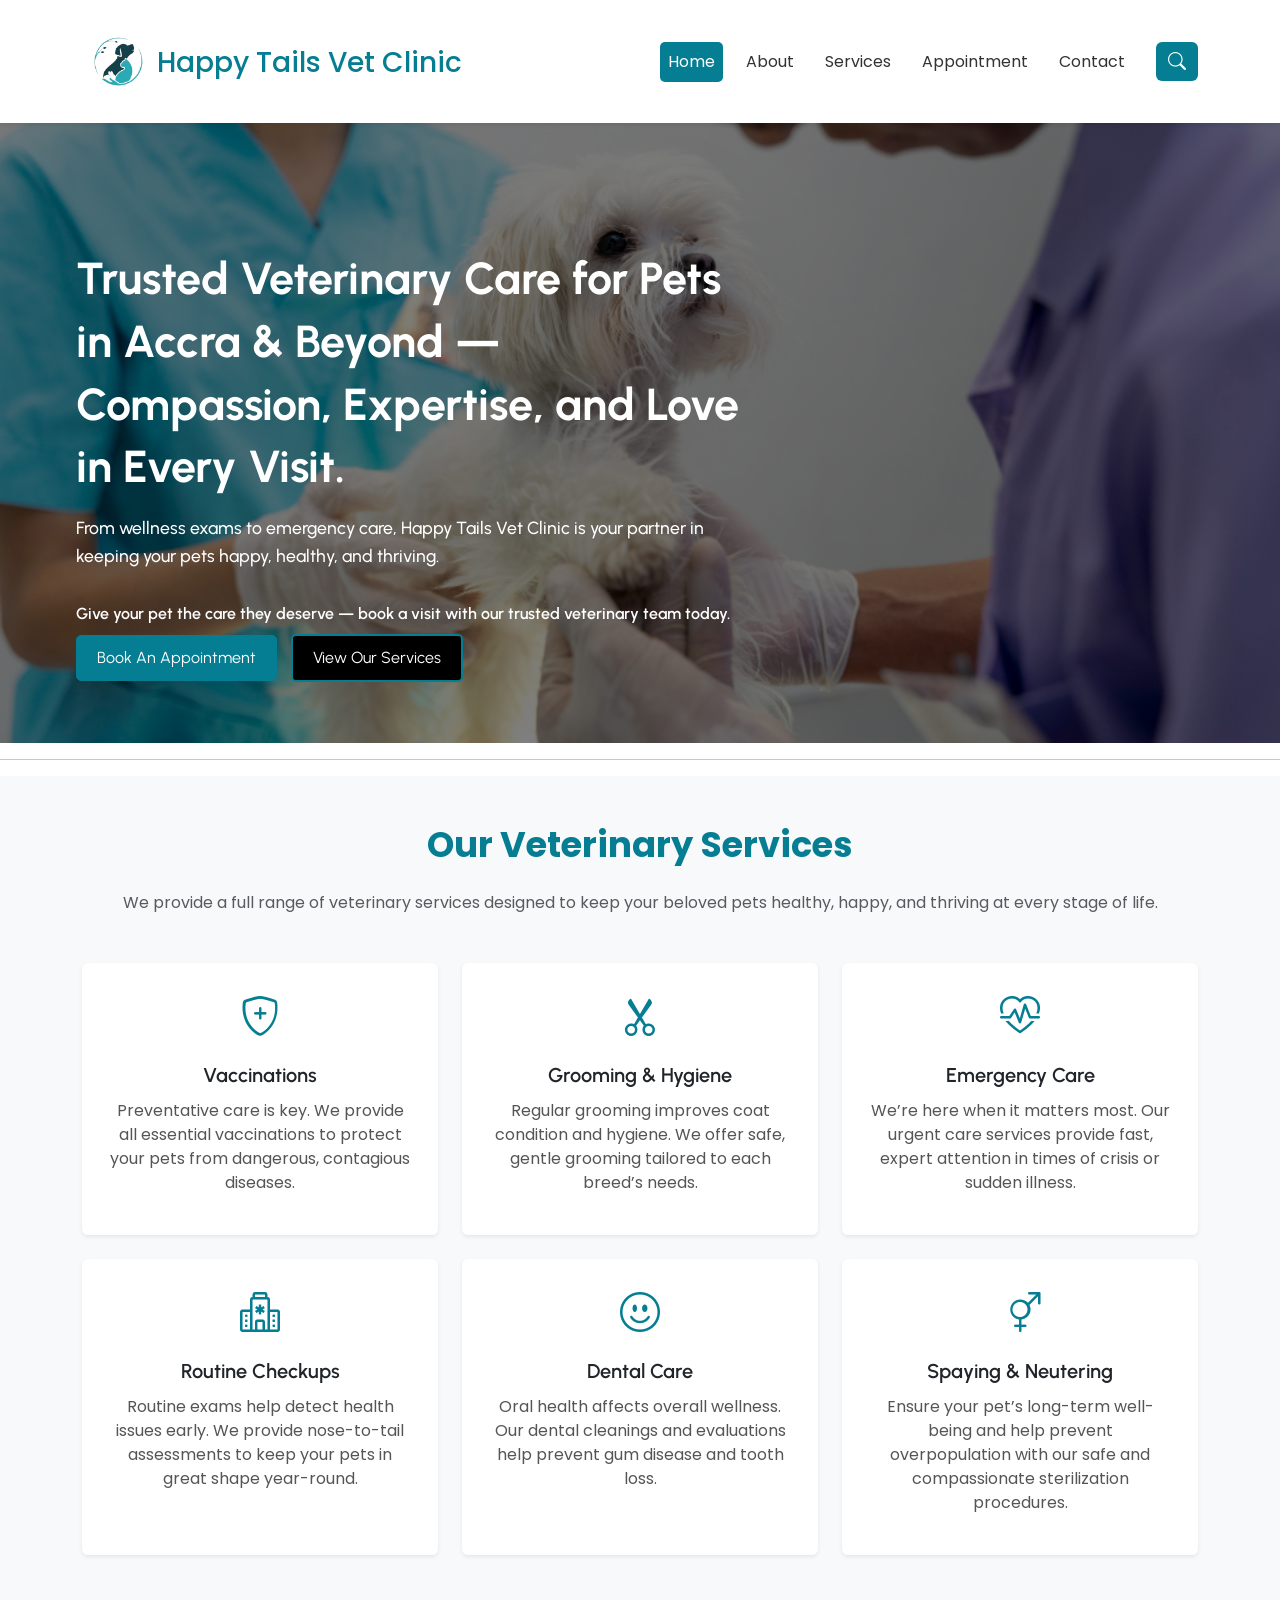
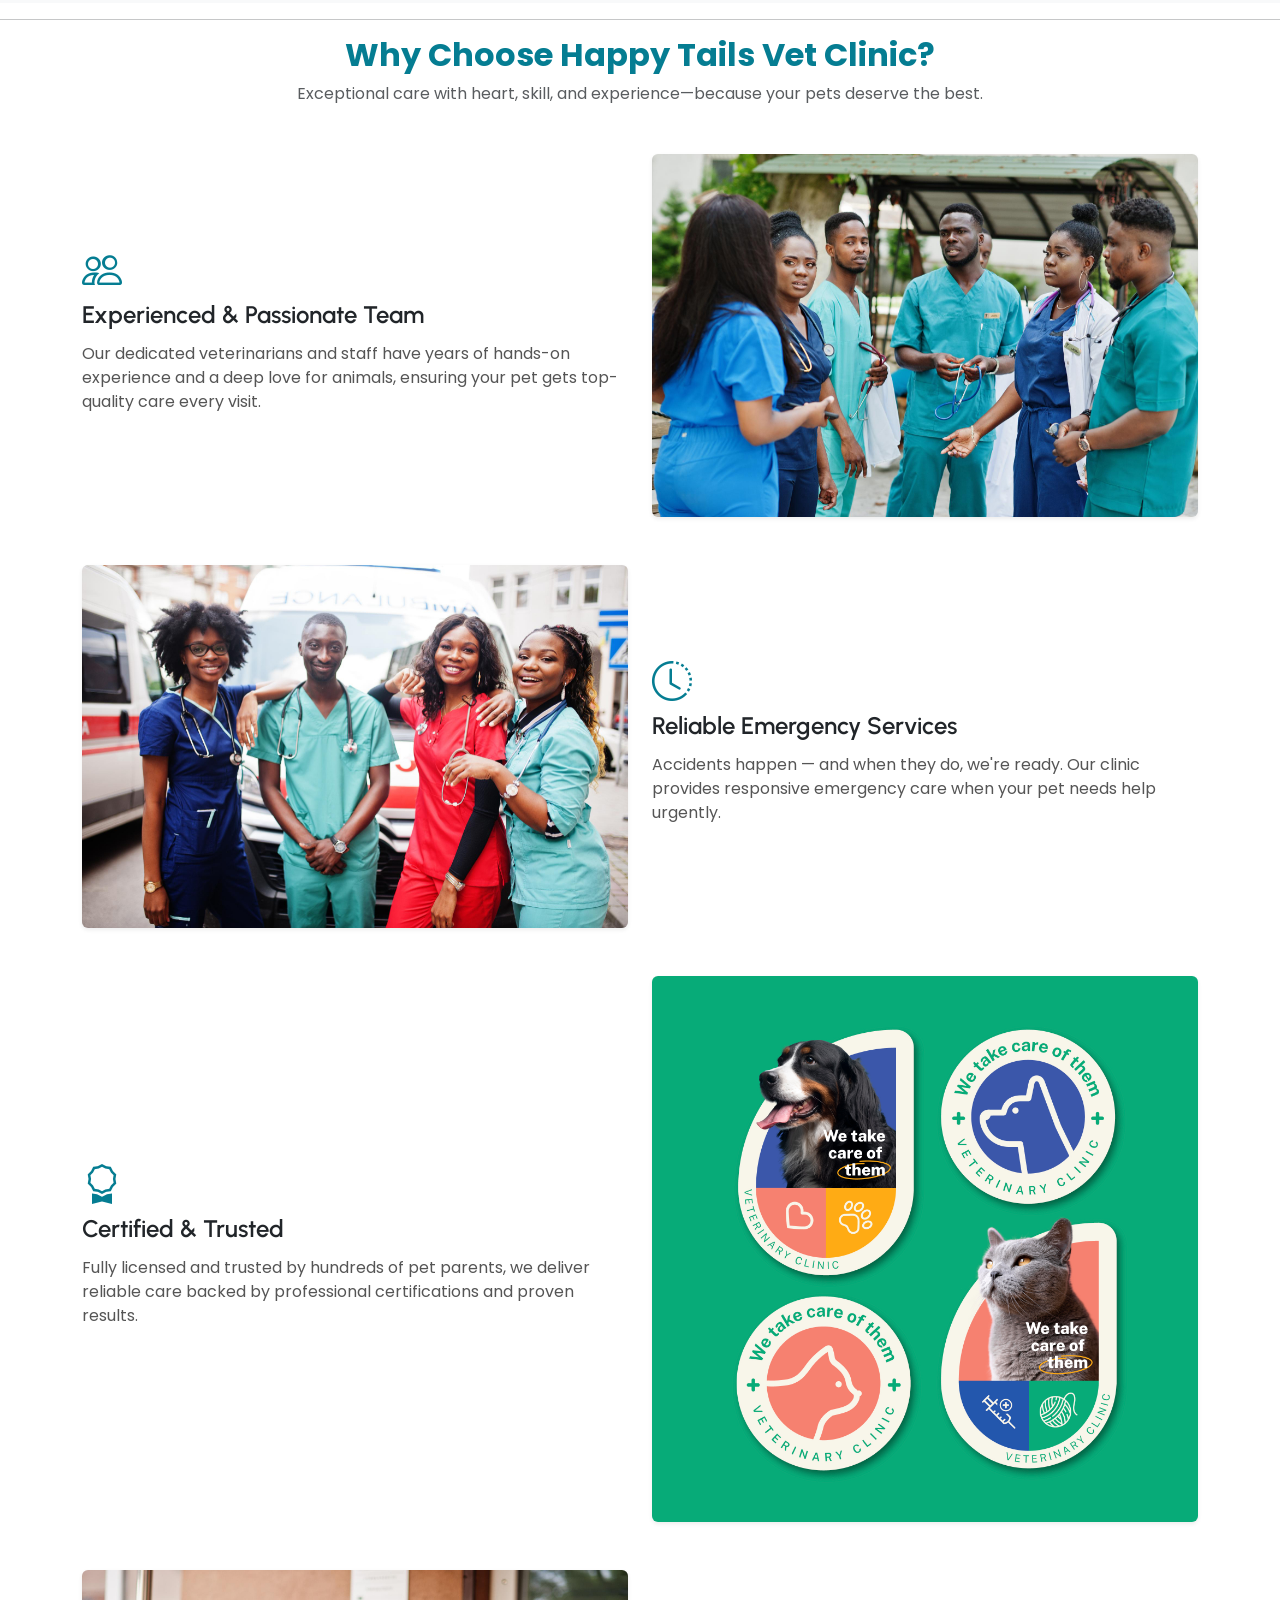
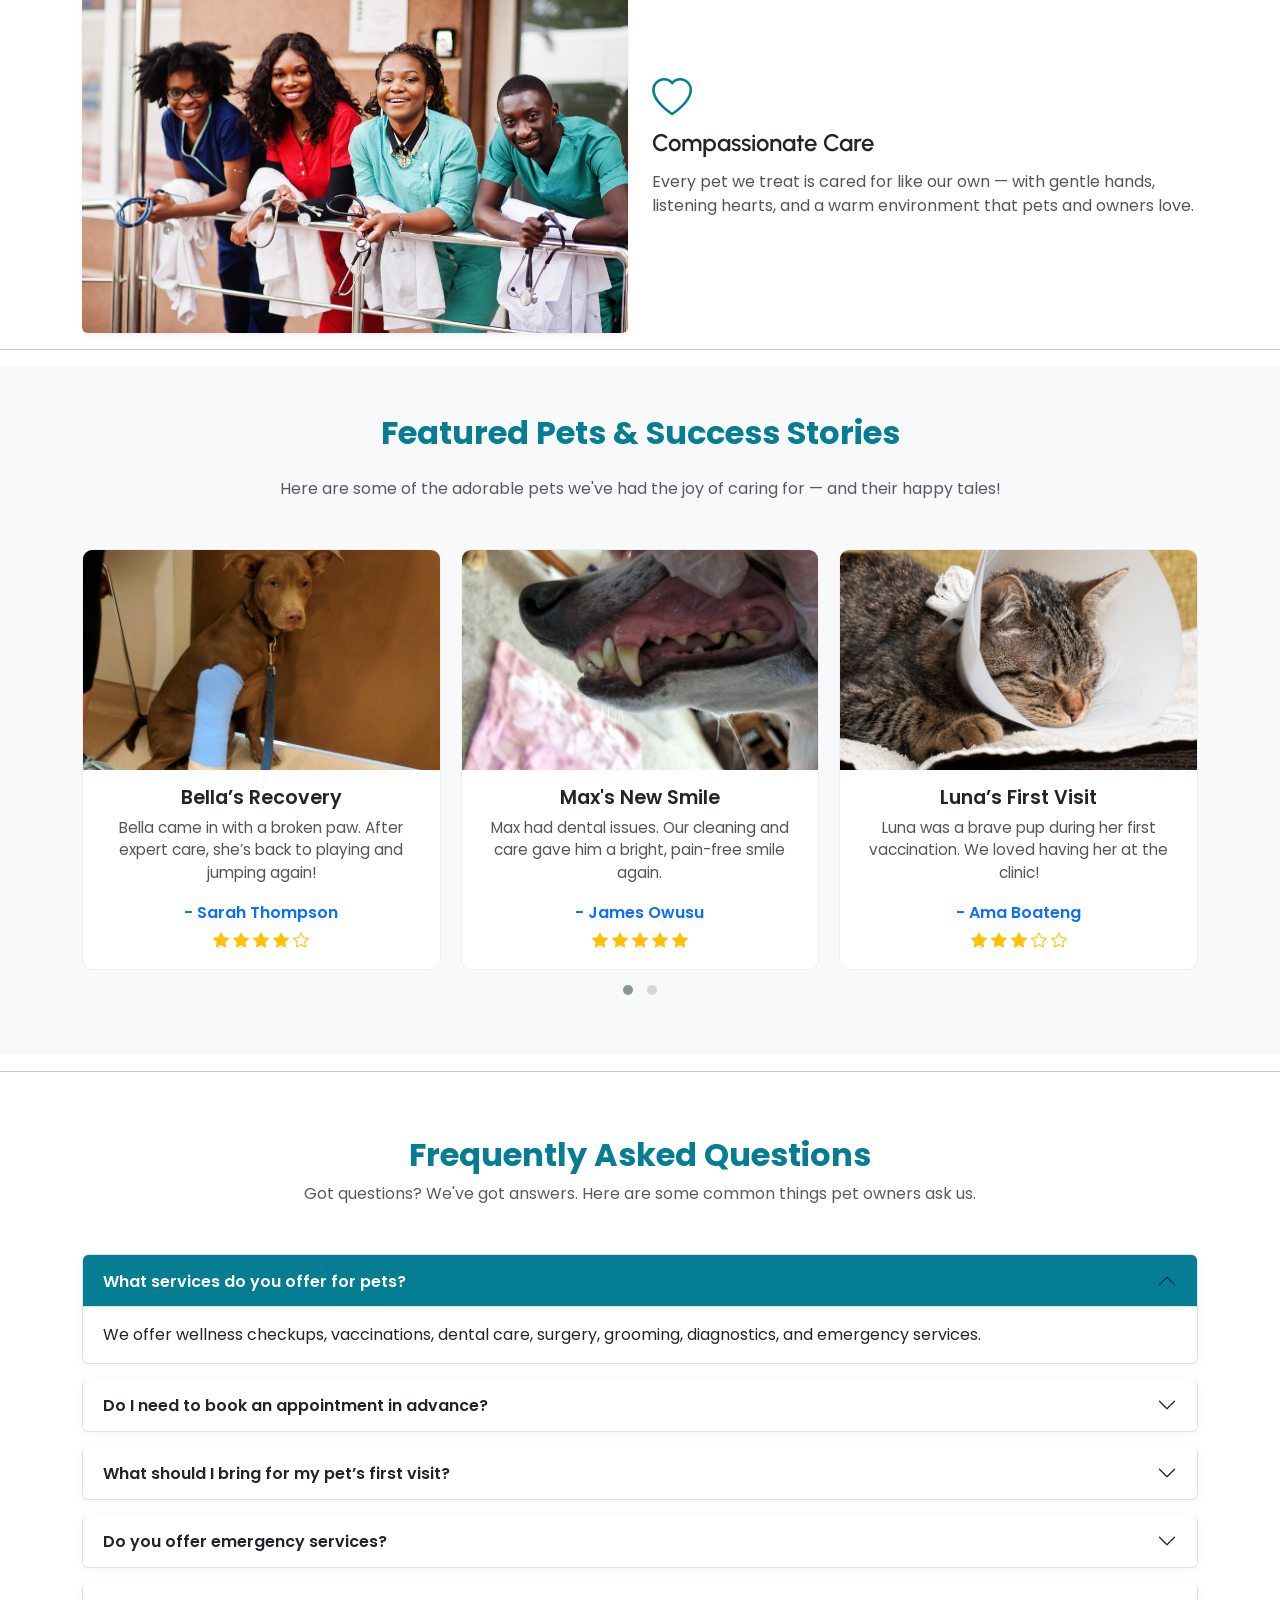
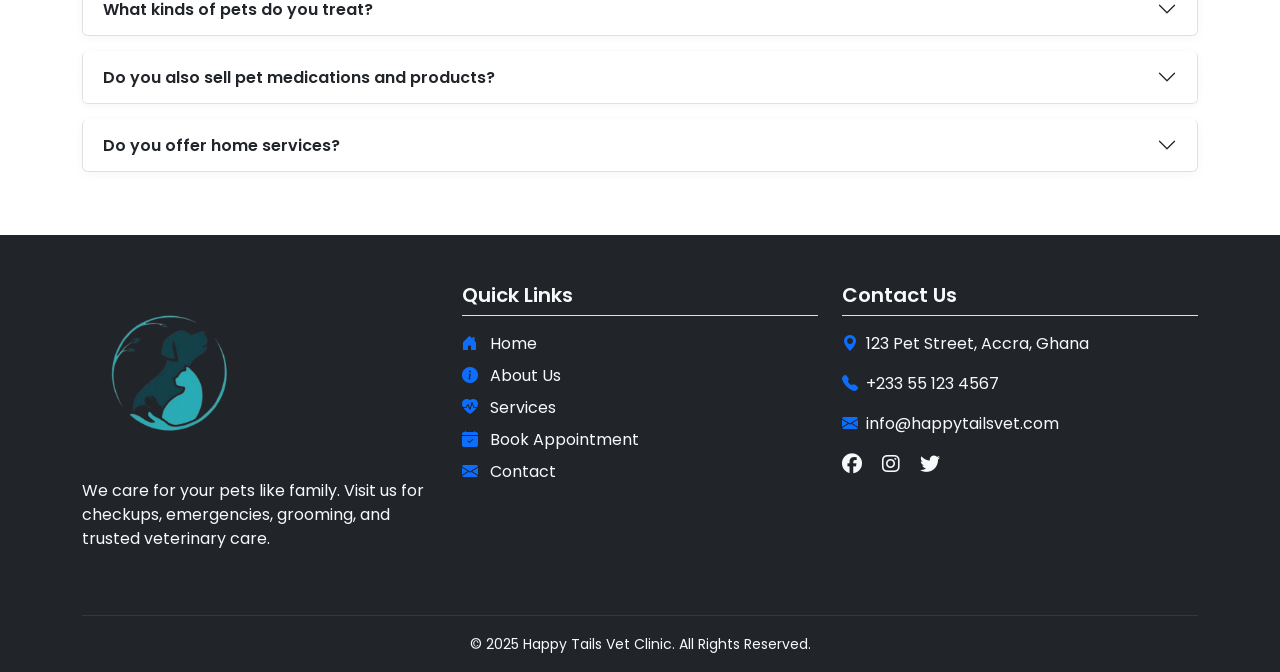
==== vet website/index.html @ 384ae80f "Add files via upload" ====
<!DOCTYPE html>
<html lang="en">
<head>
  <meta charset="UTF-8" />
  <meta name="viewport" content="width=device-width, initial-scale=1.0" />
  <title>Happy Tails Vet Clinic</title>

   <!-- Swiper CSS -->
<link rel="stylesheet" href="https://cdn.jsdelivr.net/npm/swiper@11/swiper-bundle.min.css" />

   <!-- In <head> -->
    <link rel="stylesheet" href="https://cdnjs.cloudflare.com/ajax/libs/OwlCarousel2/2.3.4/assets/owl.carousel.min.css" />
    <link rel="stylesheet" href="https://cdnjs.cloudflare.com/ajax/libs/OwlCarousel2/2.3.4/assets/owl.theme.default.min.css" />

<script src="https://cdn.jsdelivr.net/npm/swiper@11/swiper-bundle.min.js"></script>
  <!-- Bootstrap CSS -->
  <link rel="stylesheet" href="https://cdn.jsdelivr.net/npm/bootstrap@5.3.3/dist/css/bootstrap.min.css">
  
  <!-- PNG version -->
<link rel="icon" type="image/png" href="images/logo.png" sizes="32x32">

<!-- SVG version -->
<link rel="icon" type="image/svg+xml" href="images/logo.png">
  <!-- Google Fonts: Poppins -->
  <link href="https://fonts.googleapis.com/css2?family=Poppins:wght@300;400;500&display=swap" rel="stylesheet">
  <link href="https://fonts.googleapis.com/css2?family=Urbanist:wght@300;400;600;700&display=swap" rel="stylesheet">
  <link rel="stylesheet" href="https://cdnjs.cloudflare.com/ajax/libs/font-awesome/6.4.0/css/all.min.css">
  <link href="https://fonts.googleapis.com/css2?family=Inter:wght@400;500;600;700&display=swap" rel="stylesheet">

  

  <!-- Bootstrap Icons -->
  <link href="https://cdn.jsdelivr.net/npm/bootstrap-icons@1.10.5/font/bootstrap-icons.css" rel="stylesheet">
  
  <!-- Custom CSS -->
  <link rel="stylesheet" href="css/style.css">
</head>
<body>

  <!-- Navigation Bar -->
  <!-- Navigation Bar -->
  <nav class="navbar navbar-expand-lg navbar-light bg-white shadow-sm sticky-top">
    <div class="container">
      <!-- Logo -->
      <a class="navbar-brand" href="index.html">
        <img src="images/logo.png" alt="Happy Tails Vet Clinic Logo">
        <h3>Happy Tails Vet Clinic</h3>
      </a>

      <!-- Toggler -->
      <button class="navbar-toggler" type="button" data-bs-toggle="collapse" data-bs-target="#navbarNav">
        <span class="navbar-toggler-icon"></span>
      </button>

      <!-- Navbar Menu -->
      <div class="collapse navbar-collapse" id="navbarNav">
        <ul class="navbar-nav ms-auto align-items-lg-center">
          <li class="nav-item"><a class="nav-link" href="index.html">Home</a></li>
          <li class="nav-item"><a class="nav-link nowrap" href="#why-choose-us">About</a></li>
          <li class="nav-item"><a class="nav-link" href="#services">Services</a></li>          
          <li class="nav-item"><a class="nav-link" href="appointment.html">Appointment</a></li>
          <li class="nav-item"><a class="nav-link" href="contact.html">Contact</a></li>

          <!-- Search Icon Button -->
          <li class="nav-item">
            <button id="searchToggle" class="btn btn-primary ms-lg-2" title="Search">
              <i class="bi bi-search"></i>
            </button>
          </li>
        </ul>
      </div>
    </div>
  </nav>
<!-- Hidden Search Bar with Send Button -->
<div class="search-bar-container container mt-2 d-none" id="searchBar">
  <form class="input-group" onsubmit="event.preventDefault();">
    <input
      type="text"
      class="form-control"
      placeholder="Search for Vaccinations, Pet grooming, keywords..."
      aria-label="Search"
      id="faqSearch"
    />
    <button class="btn btn-primary" type="submit" title="Send Search">
      <i class="bi bi-send"></i>
    </button>
  </form>
  <div id="faqSearchMessage" class="mt-2 text-danger fw-semibold"></div>
</div>





<!-- Hero Slideshow Section -->
<header class="hero-slider">
  <div class="slide active" style="background-image: url('images/slide1.jpg');"></div>
  <div class="slide" style="background-image: url('images/slides2.jpg');"></div>
  <div class="slide" style="background-image: url('images/slides3.jpg');"></div>
  <div class="slide" style="background-image: url('images/slides1.jpg');"></div>

  <div class="hero-content container text-start">
    <h1 class="hero-heading">
      Trusted Veterinary Care for Pets in Accra & Beyond — Compassion, Expertise, and Love in Every Visit.
    </h1>
    <p class="hero-subtext">
      From wellness exams to emergency care, Happy Tails Vet Clinic is your partner in keeping your pets happy, healthy, and thriving.
    </p>
    <div class="hero-cta">
      <p class="cta-lead mb-2 fw-semibold">Give your pet the care they deserve — book a visit with our trusted veterinary team today.</p>
      <a href="appointment.html" class="btn btn-primary-me-2">Book An Appointment</a>
      <a href="#" class="btn btn-outline-light">View Our Services</a>
    </div>
  </div>
</header>

<!-- Dotted Divider -->
<hr id="services" class="dotted-divider">
<!--Our Veterinary Services--><div>
  <section id="services" class="py-5 bg-light">
  <div class="container text-center">
    <h2 class="mb-4 fw-bold">Our Veterinary Services</h2>
    <p class="mb-5 text-muted">We provide a full range of veterinary services designed to keep your beloved pets healthy, happy, and thriving at every stage of life.</p>

    <div class="row g-4">
      <div class="col-md-4">
        <div class="service-card p-4 bg-white shadow-sm rounded h-100 d-flex flex-column justify-content-start">
          <i class="bi bi-shield-plus fs-1 text-primary mb-3"></i>
          <h5 class="fw-semibold">Vaccinations</h5>
          <p>Preventative care is key. We provide all essential vaccinations to protect your pets from dangerous, contagious diseases.</p>
        </div>
      </div>

      <div class="col-md-4">
        <div class="service-card p-4 bg-white shadow-sm rounded h-100 d-flex flex-column justify-content-start">
          <i class="bi bi-scissors fs-1 text-primary mb-3"></i>
          <h5 class="fw-semibold">Grooming & Hygiene</h5>
          <p>Regular grooming improves coat condition and hygiene. We offer safe, gentle grooming tailored to each breed’s needs.</p>
        </div>
      </div>

      <div class="col-md-4">
        <div class="service-card p-4 bg-white shadow-sm rounded h-100 d-flex flex-column justify-content-start">
          <i class="bi bi-heart-pulse fs-1 text-primary mb-3"></i>
          <h5 class="fw-semibold">Emergency Care</h5>
          <p>We’re here when it matters most. Our urgent care services provide fast, expert attention in times of crisis or sudden illness.</p>
        </div>
      </div>

    <!-- Routine Checkups -->
<div class="col-md-4">
  <div class="service-card p-4 bg-white shadow-sm rounded h-100 d-flex flex-column justify-content-start">
    <i class="bi bi-hospital fs-1 text-primary mb-3"></i>
    <h5 class="fw-semibold">Routine Checkups</h5>
    <p>Routine exams help detect health issues early. We provide nose-to-tail assessments to keep your pets in great shape year-round.</p>
  </div>
</div>

<!-- Dental Care -->
<div class="col-md-4">
  <div class="service-card p-4 bg-white shadow-sm rounded h-100 d-flex flex-column justify-content-start">
    <i class="bi bi-emoji-smile fs-1 text-primary mb-3"></i>
    <h5 class="fw-semibold">Dental Care</h5>
    <p>Oral health affects overall wellness. Our dental cleanings and evaluations help prevent gum disease and tooth loss.</p>
  </div>
</div>


      <div class="col-md-4">
        <div class="service-card p-4 bg-white shadow-sm rounded h-100 d-flex flex-column justify-content-start">
          <i class="bi bi-gender-ambiguous fs-1 text-primary mb-3"></i>
          <h5 class="fw-semibold">Spaying & Neutering</h5>
          <p>Ensure your pet’s long-term well-being and help prevent overpopulation with our safe and compassionate sterilization procedures.</p>
        </div>
      </div>
    </div>
  </div>
</section>
</div>






<!-- Dotted Divider -->
<hr id="why-choose-us" class="dotted-divider">

<!--why choose us-->
<section id="why-choose-us" >
  <div class="container">
    <div class="text-center mb-5">
      <h2 class="fw-bold">Why Choose Happy Tails Vet Clinic?</h2>
      <p class="text-muted">Exceptional care with heart, skill, and experience—because your pets deserve the best.</p>
    </div>

    <div class="row align-items-center mb-5">
      <div class="col-md-6">
        <i class="bi bi-people fs-1 text-primary mb-3"></i>
        <h4 class="fw-semibold">Experienced & Passionate Team</h4>
        <p>Our dedicated veterinarians and staff have years of hands-on experience and a deep love for animals, ensuring your pet gets top-quality care every visit.</p>
      </div>
      <div class="col-md-6 text-center">
        <img src="images/about1.jpg" alt="Veterinary Team" class="img-fluid rounded shadow-sm">
      </div>
    </div>

    <div class="row align-items-center mb-5 flex-md-row-reverse">
      <div class="col-md-6">
        <i class="bi bi-clock-history fs-1 text-primary mb-3"></i>
        <h4 class="fw-semibold">Reliable Emergency Services</h4>
        <p>Accidents happen — and when they do, we're ready. Our clinic provides responsive emergency care when your pet needs help urgently.</p>
      </div>
      <div class="col-md-6 text-center">
        <img src="images/about2.jpg" alt="Emergency Care" class="img-fluid rounded shadow-sm">
      </div>
    </div>

    <div class="row align-items-center mb-5">
      <div class="col-md-6">
        <i class="bi bi-award fs-1 text-primary mb-3"></i>
        <h4 class="fw-semibold">Certified & Trusted</h4>
        <p>Fully licensed and trusted by hundreds of pet parents, we deliver reliable care backed by professional certifications and proven results.</p>
      </div>
      <div class="col-md-6 text-center">
        <img src="images/about3.jpg" alt="Trusted Clinic" class="img-fluid rounded shadow-sm">
      </div>
    </div>

    <div class="row align-items-center flex-md-row-reverse">
      <div class="col-md-6">
        <i class="bi bi-heart fs-1 text-primary mb-3"></i>
        <h4 class="fw-semibold">Compassionate Care</h4>
        <p>Every pet we treat is cared for like our own — with gentle hands, listening hearts, and a warm environment that pets and owners love.</p>
      </div>
      <div class="col-md-6 text-center">
        <img src="images/about4.jpg" alt="Compassionate Care" class="img-fluid rounded shadow-sm">
      </div>
    </div>
  </div>
</section>

<!-- Dotted Divider -->
<hr class="dotted-divider">

<!--success stories-->
<section id="success-stories" class="py-5 bg-light">
  <div class="container text-center">
    <h2 class="fw-bold mb-4">Featured Pets & Success Stories</h2>
    <p class="text-muted mb-5">Here are some of the adorable pets we've had the joy of caring for — and their happy tales!</p>

    <div class="owl-carousel owl-theme">
      <!-- Card 1 -->
      <div class="card story-card">
        <img src="images/test6.jfif" class="card-img-top" alt="Bella">
        <div class="card-body">
          <h5 class="card-title">Bella’s Recovery</h5>
          <p class="card-text">Bella came in with a broken paw. After expert care, she’s back to playing and jumping again!</p>
          <p class="mb-1 fw-semibold text-primary">- Sarah Thompson</p>
          <div class="star-rating">
            <i class="bi bi-star-fill text-warning"></i>
            <i class="bi bi-star-fill text-warning"></i>
            <i class="bi bi-star-fill text-warning"></i>
            <i class="bi bi-star-fill text-warning"></i>
            <i class="bi bi-star text-warning"></i>
          </div>
        </div>
      </div>

      <!-- Card 2 -->
      <div class="card story-card">
        <img src="images/test3.jfif" class="card-img-top" alt="Max">
        <div class="card-body">
          <h5 class="card-title">Max's New Smile</h5>
          <p class="card-text">Max had dental issues. Our cleaning and care gave him a bright, pain-free smile again.</p>
          <p class="mb-1 fw-semibold text-primary">- James Owusu</p>
          <div class="star-rating">
            <i class="bi bi-star-fill text-warning"></i>
            <i class="bi bi-star-fill text-warning"></i>
            <i class="bi bi-star-fill text-warning"></i>
            <i class="bi bi-star-fill text-warning"></i>
            <i class="bi bi-star-fill text-warning"></i>
          </div>
        </div>
      </div>

      <!-- Card 3 -->
      <div class="card story-card">
        <img src="images/test5.jfif" class="card-img-top" alt="Luna">
        <div class="card-body">
          <h5 class="card-title">Luna’s First Visit</h5>
          <p class="card-text">Luna was a brave pup during her first vaccination. We loved having her at the clinic!</p>
          <p class="mb-1 fw-semibold text-primary">- Ama Boateng</p>
          <div class="star-rating">
            <i class="bi bi-star-fill text-warning"></i>
            <i class="bi bi-star-fill text-warning"></i>
            <i class="bi bi-star-fill text-warning"></i>
            <i class="bi bi-star text-warning"></i>
            <i class="bi bi-star text-warning"></i>
          </div>
        </div>
      </div>

      <!-- Card 4 -->
      <div class="card story-card">
        <img src="images/test4.jfif" class="card-img-top" alt="Charlie">
        <div class="card-body">
          <h5 class="card-title">Charlie Beats the Flu</h5>
          <p class="card-text">Charlie came in weak and sick. After treatment, he bounced back full of energy and tail wags!</p>
          <p class="mb-1 fw-semibold text-primary">- Kofi Mensah</p>
          <div class="star-rating">
            <i class="bi bi-star-fill text-warning"></i>
            <i class="bi bi-star-fill text-warning"></i>
            <i class="bi bi-star-fill text-warning"></i>
            <i class="bi bi-star-fill text-warning"></i>
            <i class="bi bi-star-half text-warning"></i>
          </div>
        </div>
      </div>

      <!-- Card 5 -->
      <div class="card story-card">
        <img src="images/test2.jfif" class="card-img-top" alt="Milo">
        <div class="card-body">
          <h5 class="card-title">Milo’s Allergy Relief</h5>
          <p class="card-text">Milo had severe skin allergies. We identified the cause and helped him feel comfortable again.</p>
          <p class="mb-1 fw-semibold text-primary">- Evelyn Darko</p>
          <div class="star-rating">
            <i class="bi bi-star-fill text-warning"></i>
            <i class="bi bi-star-fill text-warning"></i>
            <i class="bi bi-star-fill text-warning"></i>
            <i class="bi bi-star-fill text-warning"></i>
            <i class="bi bi-star text-warning"></i>
          </div>
        </div>
      </div>

      <!-- Card 6 -->
      <div class="card story-card">
        <img src="images/test1.jfif" class="card-img-top" alt="Nala">
        <div class="card-body">
          <h5 class="card-title">Nala's Surgery Success</h5>
          <p class="card-text">Nala underwent a delicate surgery. She healed beautifully and is back to cuddles and play!</p>
          <p class="mb-1 fw-semibold text-primary">- David Osei</p>
          <div class="star-rating">
            <i class="bi bi-star-fill text-warning"></i>
            <i class="bi bi-star-fill text-warning"></i>
            <i class="bi bi-star-fill text-warning"></i>
            <i class="bi bi-star text-warning"></i>
            <i class="bi bi-star text-warning"></i>
          </div>
        </div>
      </div>
    </div>
  </div>
</section>

<!-- Dotted Divider -->
<hr class="dotted-divider">

<!--FAQs-->
<section id="faqs" class="py-5 bg-white">
  <div class="container">
    <div class="text-center mb-5">
      <h2 class="fw-bold">Frequently Asked Questions</h2>
      <p class="text-muted">Got questions? We've got answers. Here are some common things pet owners ask us.</p>
    </div>

    <div class="accordion" id="faqAccordion">
      <!-- FAQ 1 -->
      <div class="accordion-item">
        <h2 class="accordion-header" id="faqHeading1">
          <button class="accordion-button" type="button" data-bs-toggle="collapse" data-bs-target="#faqCollapse1" aria-expanded="true" aria-controls="faqCollapse1">
            What services do you offer for pets?
          </button>
        </h2>
        <div id="faqCollapse1" class="accordion-collapse collapse show" aria-labelledby="faqHeading1" data-bs-parent="#faqAccordion">
          <div class="accordion-body">
            We offer wellness checkups, vaccinations, dental care, surgery, grooming, diagnostics, and emergency services.
          </div>
        </div>
      </div>

      <!-- FAQ 2 -->
      <div class="accordion-item">
        <h2 class="accordion-header" id="faqHeading2">
          <button class="accordion-button collapsed" type="button" data-bs-toggle="collapse" data-bs-target="#faqCollapse2" aria-expanded="false" aria-controls="faqCollapse2">
            Do I need to book an appointment in advance?
          </button>
        </h2>
        <div id="faqCollapse2" class="accordion-collapse collapse" aria-labelledby="faqHeading2" data-bs-parent="#faqAccordion">
          <div class="accordion-body">
            While we accept walk-ins, we recommend booking an appointment in advance to ensure availability and reduce wait time.
          </div>
        </div>
      </div>

      <!-- FAQ 3 -->
      <div class="accordion-item">
        <h2 class="accordion-header" id="faqHeading3">
          <button class="accordion-button collapsed" type="button" data-bs-toggle="collapse" data-bs-target="#faqCollapse3" aria-expanded="false" aria-controls="faqCollapse3">
            What should I bring for my pet’s first visit?
          </button>
        </h2>
        <div id="faqCollapse3" class="accordion-collapse collapse" aria-labelledby="faqHeading3" data-bs-parent="#faqAccordion">
          <div class="accordion-body">
            Please bring any existing medical records, vaccination history, a list of symptoms or concerns, and any medications your pet is currently on.
          </div>
        </div>
      </div>

      <!-- FAQ 4 -->
      <div class="accordion-item">
        <h2 class="accordion-header" id="faqHeading4">
          <button class="accordion-button collapsed" type="button" data-bs-toggle="collapse" data-bs-target="#faqCollapse4" aria-expanded="false" aria-controls="faqCollapse4">
            Do you offer emergency services?
          </button>
        </h2>
        <div id="faqCollapse4" class="accordion-collapse collapse" aria-labelledby="faqHeading4" data-bs-parent="#faqAccordion">
          <div class="accordion-body">
            Yes, we offer 24/7 emergency care. For urgent issues, please call us immediately or bring your pet in directly.
          </div>
        </div>
      </div>

      <!-- FAQ 5 -->
      <div class="accordion-item">
        <h2 class="accordion-header" id="faqHeading5">
          <button class="accordion-button collapsed" type="button" data-bs-toggle="collapse" data-bs-target="#faqCollapse5" aria-expanded="false" aria-controls="faqCollapse5">
            What kinds of pets do you treat?
          </button>
        </h2>
        <div id="faqCollapse5" class="accordion-collapse collapse" aria-labelledby="faqHeading5" data-bs-parent="#faqAccordion">
          <div class="accordion-body">
            We provide care for dogs, cats, rabbits, guinea pigs, and other small domestic animals. If you have an exotic pet, please contact us in advance.
          </div>
        </div>
      </div>

      <!-- FAQ 6 -->
      <div class="accordion-item">
        <h2 class="accordion-header" id="faqHeading6">
          <button class="accordion-button collapsed" type="button" data-bs-toggle="collapse" data-bs-target="#faqCollapse6" aria-expanded="false" aria-controls="faqCollapse6">
            Do you also sell pet medications and products?
          </button>
        </h2>
        <div id="faqCollapse6" class="accordion-collapse collapse" aria-labelledby="faqHeading6" data-bs-parent="#faqAccordion">
          <div class="accordion-body">
            Yes! We have a well-stocked pharmacy and pet store with prescription medications, supplements, food, treats, grooming products, and accessories.
          </div>
        </div>
      </div>

      <!-- FAQ 7 -->
      <div class="accordion-item">
        <h2 class="accordion-header" id="faqHeading7">
          <button class="accordion-button collapsed" type="button" data-bs-toggle="collapse" data-bs-target="#faqCollapse7" aria-expanded="false" aria-controls="faqCollapse7">
            Do you offer home services?
          </button>
        </h2>
        <div id="faqCollapse7" class="accordion-collapse collapse" aria-labelledby="faqHeading7" data-bs-parent="#faqAccordion">
          <div class="accordion-body">
            Yes, we provide limited home services for vaccinations, wellness exams, and some treatments. Please call us to schedule and confirm availability in your area.
          </div>
        </div>
      </div>
    </div>
  </div>
</section>



 

<!--footer-->
<footer class="  bg-dark text-light pt-5">
  <div class="container">
    <div class="row gy-4">
      <!-- Logo and About -->
      <div class="col-md-4">
        <a href="index.html">
          <img src="images/logo.png" alt="Happy Tails Vet Clinic Logo" class="img-fluid mb-3" style="max-width: 180px;">
        </a>
        <p>We care for your pets like family. Visit us for checkups, emergencies, grooming, and trusted veterinary care.</p>
      </div>

      <!-- Quick Links with Icons -->
      <div class="col-md-4">
        <h5 class="fw-semibold mb-3 border-bottom pb-2">Quick Links</h5>
        <ul class="list-unstyled">
          <li class="mb-2">
            <i class="bi bi-house-door-fill me-2 text-primary"></i>
            <a href="index.html" class="text-light text-decoration-none">Home</a>
          </li>
          <li class="mb-2">
            <i class="bi bi-info-circle-fill me-2 text-primary"></i>
            <a href="about.html" class="text-light text-decoration-none">About Us</a>
          </li>
          <li class="mb-2">
            <i class="bi bi-heart-pulse-fill me-2 text-primary"></i>
            <a href="services.html" class="text-light text-decoration-none">Services</a>
          </li>
          <li class="mb-2">
            <i class="bi bi-calendar-check-fill me-2 text-primary"></i>
            <a href="appointment.html" class="text-light text-decoration-none">Book Appointment</a>
          </li>
          <li class="mb-2">
            <i class="bi bi-envelope-fill me-2 text-primary"></i>
            <a href="contact.html" class="text-light text-decoration-none">Contact</a>
          </li>
        </ul>
      </div>

      <!-- Contact Info -->
      <div class="col-md-4">
        <h5 class="fw-semibold mb-3 border-bottom pb-2">Contact Us</h5>
        <p><i class="bi bi-geo-alt-fill me-2 text-primary"></i>123 Pet Street, Accra, Ghana</p>
        <p><i class="bi bi-telephone-fill me-2 text-primary"></i>+233 55 123 4567</p>
        <p><i class="bi bi-envelope-fill me-2 text-primary"></i>info@happytailsvet.com</p>
        <div class="social-icons mt-3">
          <a href="#" class="text-light me-3"><i class="fab fa-facebook fa-lg"></i></a>
          <a href="#" class="text-light me-3"><i class="fab fa-instagram fa-lg"></i></a>
          <a href="#" class="text-light"><i class="fab fa-twitter fa-lg"></i></a>
        </div>
      </div>
    </div>

    <hr class="border-secondary mt-5" />

    <!-- Bottom -->
    <div class="text-center pb-3">
      <small>&copy; 2025 Happy Tails Vet Clinic. All Rights Reserved.</small>
    </div>
  </div>
</footer>






<!-- Scroll to Top Button -->
<button id="scrollTopBtn" title="Go to top">
  <i class="bi bi-chevron-up"></i>
</button>


  <!-- Bootstrap JS Bundle -->
  <script src="https://cdn.jsdelivr.net/npm/bootstrap@5.3.3/dist/js/bootstrap.bundle.min.js"></script>
  <!-- Swiper JS -->
<script src="https://cdn.jsdelivr.net/npm/swiper@11/swiper-bundle.min.js"></script>

    
    <!-- Before </body> -->
    <script src="https://cdnjs.cloudflare.com/ajax/libs/jquery/3.7.1/jquery.min.js"></script>
    <script src="https://cdnjs.cloudflare.com/ajax/libs/OwlCarousel2/2.3.4/owl.carousel.min.js"></script>
  
  <!-- Custom JS -->
  <script src="js/script.js"></script>
</body>
</html>
---- vet website/css/style.css ----
/* ========== GLOBAL FONTS ========== */
html {
  scroll-behavior: smooth;
}

body {
  font-family: 'Poppins', sans-serif;
}

/* ========== NAVBAR ========== */
.navbar {
  padding-top: 1.2rem;
  padding-bottom: 1.2rem;
}
.navbar-brand {
 display: flex;
}
.navbar-brand h3 {
 color: rgb(5, 125, 146);
 margin-top: 22px;
}
.navbar-brand img {
  height: 75px;
  object-fit: contain;
}
.navbar-nav .nav-link {
  font-weight: 400;
  margin-right: 15px;
  color: #333;
  white-space: nowrap;
  font-size: 16px;
  transition: background-color 0.3s, color 0.3s;
}
.navbar-nav .nav-link:hover {
  color: white;
  background-color: rgb(2, 19, 22);
  border-radius: 5px;
}
.navbar-nav .nav-link.active {
  background-color:rgb(5, 125, 146);
  color: white !important;
  border-radius: 5px;
}
#searchToggle {
  border-radius: 6px;
  padding: 6px 12px;
  font-size: 16px;
  color: #fff;
  background-color: rgb(5, 125, 146);
  border: none;
  display: flex;
  align-items: center;
  justify-content: center;
}
#searchToggle:hover {
  background-color: rgb(2, 19, 22);
  color: #fff;
}
#searchToggle i {
  font-size: 18px;
}
.search-bar-container {
  transition: all 0.3s ease;
  position: fixed;
  z-index: 100;
}
.accordion-button.highlight {
  background-color: rgb(5, 125, 146);
  color: white;
}

.nowrap {
  white-space: nowrap;
}
.navbar-toggler {
  background-color:rgb(5, 125, 146);
  border: none;
  padding: 6px 10px;
  border-radius: 5px;
}
.navbar-toggler-icon {
  background-image: url("data:image/svg+xml,%3csvg xmlns='http://www.w3.org/2000/svg' fill='%23ffffff' viewBox='0 0 30 30'%3e%3cpath stroke='rgba%28255, 255, 255, 1%29' stroke-linecap='round' stroke-miterlimit='10' stroke-width='2' d='M4 7h22M4 15h22M4 23h22'/%3e%3c/svg%3e");
}

/* ========== HERO SLIDESHOW ========== */
.hero-slider {
  position: relative;
  height: 620px;
  overflow: hidden;
  font-family: 'Urbanist', sans-serif;
}
.slide {
  position: absolute;
  top: 0;
  left: 0;
  width: 100%;
  height: 100%;
  background-size: cover;
  background-position: center;
  opacity: 0;
  transition: opacity 2s ease-in-out;
  z-index: 1;
}
.slide::before {
  content: "";
  position: absolute;
  top: 0;
  left: 0;
  height: 100%;
  width: 100%;
  background: rgba(0, 0, 0, 0.5);
  z-index: 2;
}
.slide.active {
  opacity: 1;
  z-index: 3;
}
.hero-content {
  position: absolute;
  top: 20%;
  left: 5%;
  transform: translateY(-40%);
  color: white;
  z-index: 4;
  max-width: 700px;
  text-align: left;
  padding-right: 20px;
  animation: fadeInUp 2s ease forwards;
  opacity: 0;
}
@keyframes fadeInUp {
  0% { opacity: 0; transform: translateY(20px); }
  100% { opacity: 1; transform: translateY(0); }
}
.hero-heading {
  font-size: 2.8rem;
  font-weight: 700;
  line-height: 1.4;
  margin-bottom: 1rem;
}
.hero-subtext {
  font-size: 1.1rem;
  font-weight: 500;
  line-height: 1.6;
  margin-bottom: 2rem;
}
.hero-cta .btn {
  padding: 10px 20px;
  font-size: 1rem;
  border-radius: 5px;
  margin-right: 10px;
  background-color: rgb(5, 125, 146);
  color: white;
  border-color: rgb(5, 125, 146);
}
.hero-cta .btn:hover{
  background-color: rgb(3, 74, 87);
  border-color: rgb(3, 74, 87);
}
.hero-cta .btn-outline-light {
  background-color: black;
  color: white;
  border: 2px solid rgb(5, 125, 146);
}

.hero-cta .btn-outline-light:hover {
  background-color: black;
  color: white;
  border-color: black;
}

/*services*/
#services h2 {
  font-family: 'Poppins', sans-serif;
  font-size: 2.2rem;
  color: rgb(5, 125, 146);
}
.service-card {
  height: 100%;
  transition: transform 0.3s ease, box-shadow 0.3s ease;
}
.service-card:hover {
  transform: translateY(-8px);
  box-shadow: 0 0 15px rgba(0, 0, 0, 0.1);
}
.service-card i {
color: rgb(5, 125, 146)!important;
}
.service-card h5 {
  font-size: 1.25rem;
  margin-bottom: 0.75rem;
  font-family: 'Urbanist', sans-serif;
}
.service-card p {
  font-size: 1rem;
  color: #555;
}

/*why choose us*/
#why-choose-us {
  background-color: white;
}
#why-choose-us h2 {
  font-family: 'Poppins', sans-serif;
  color: rgb(5, 125, 146);
}
#why-choose-us i {
  color: rgb(5, 125, 146)!important;
}
#why-choose-us h4 {
  font-family: 'Urbanist', sans-serif;
  font-size: 1.5rem;
  margin-bottom: 0.75rem;
}
#why-choose-us p {
  color: #555;
  font-size: 1rem;
}

/*success stories*/
#success-stories h2 {
  color: rgb(5, 125, 146);
}
#success-stories .owl-carousel .story-card {
  border: 1px solid #eee;
  border-radius: 10px;
  overflow: hidden;
  transition: all 0.3s ease;
}
#success-stories .owl-carousel .story-card:hover {
  border-bottom: 3px solid rgb(5, 125, 146);
  box-shadow: 0 4px 12px rgba(0, 0, 0, 0.05);
  transform: translateY(-4px);
}
#success-stories .card-img-top {
  height: 220px;
  object-fit: cover;
}
#success-stories .card-title {
  font-weight: 600;
  font-size: 1.2rem;
  color: (5, 125, 146);
}
#success-stories .card-text {
  font-size: 0.95rem;
  color: #555;
  
}

/*FAQs*/
#faqs h2 {
  color: rgb(5, 125, 146);
}
#faqs .accordion-button {
  font-weight: 600;
  font-size: 1rem;
}
#faqs .accordion-button:not(.collapsed) {
  background-color: rgb(5, 125, 146);
  color: white;
}
#faqs .accordion-item {
  border-radius: 6px;
  overflow: hidden;
  margin-bottom: 15px;
  box-shadow: 0 2px 10px rgba(0, 0, 0, 0.04);
}

/*appointment*/
#appointment h2 {
  font-family: 'Urbanist', sans-serif;
  color: rgb(5, 125, 146);
}
#appointment .form-control,
#appointment .form-select,
#appointment textarea {
  border-radius: 8px;
  transition: 0.3s ease;
}
#appointment .form-control:focus,
#appointment .form-select:focus,
#appointment textarea:focus {
  box-shadow: 0 0 0 0.2rem rgba(13, 110, 253, 0.25);
  border-color: rgb(5, 125, 146);
}
#appointment .btn{
  background-color: rgb(5, 125, 146);
  color:white;
   border-color: rgb(5, 125, 146);
}

/* ========== SCROLL TO TOP ========== */
#scrollTopBtn {
  position: fixed;
  bottom: 30px;
  right: 30px;
  z-index: 999;
  background-color: black;
  color: white;
  border: none;
  padding: 12px 15px;
  border-radius: 5%;
  font-size: 20px;
  cursor: pointer;
  display: none;
  box-shadow: 0 4px 10px rgba(0, 0, 0, 0.2);
  transition: opacity 0.3s ease-in-out;
}
#scrollTopBtn:hover {
  background-color: rgb(3, 50, 58);
}

/* ===== Footer ===== */
.footer {
  font-family: 'Urbanist', sans-serif;
}
.footer h5 {
  color: #ffffff;
  border-bottom: 2px solid rgb(5, 125, 146);
  display: inline-block;
  padding-bottom: 5px;
}
.footer a:hover {
  color: rgb(5, 125, 146);
}
.footer .social-icons a:hover {
 color: rgb(5, 125, 146)!important;
  transition: color 0.3s ease;
 
}

.footer p, .footer li {
  font-size: 0.95rem;

  
}


/* ========== CONTACT SECTION ========== */
.contact-section {
  font-family: 'Urbanist', sans-serif;
  background-color: #f8f9fa;
}
.contact-section h2 {
  font-size: 2.2rem;
  color: rgb(5, 125, 146);
}
.contact-section .form-label {
  font-weight: 500;
}
.contact-section form {
  background-color: #ffffff;
  border-radius: 10px;
  padding: 30px;
  box-shadow: 0 0 15px rgba(0,0,0,0.05);
}
.contact-section input,
.contact-section textarea {
  border-radius: 6px;
  font-size: 0.95rem;
}
.contact-section textarea {
  resize: vertical;
  min-height: 150px;
}
.contact-section .btn {
  border-radius: 5px;
  padding: 10px 24px;
}
.contact-section .bg-white {
  border-radius: 10px;
  box-shadow: 0 0 10px rgba(0,0,0,0.04);
}
.contact-section .map-responsive {
  overflow: hidden;
  border-radius: 10px;
  height: 350px;
}
.map-responsive iframe {
  width: 100%;
  height: 100%;
  border: 0;
}

/* ========== MOBILE RESPONSIVE FIXES ========== */
@media (max-width: 768px) {
  .hero-content {
    top: 5%;
    transform: translateY(0%);
    padding-right: 10px;
    text-align: left;
  }
  .hero-heading {
    font-size: 1.8rem;
    line-height: 1.3;
  }
  .hero-subtext {
    font-size: 0.95rem;
    line-height: 1.5;
  }
  #services h2,
  #why-choose-us h2,
  #success-stories h2,
  #appointment h2,
  #faqs h2,
  .contact-section h2 {
    font-size: 1.6rem;
  }
  .owl-carousel .story-card {
    margin: 0 5px;
  }
  .contact-section .form-control,
  .contact-section textarea {
    font-size: 0.9rem;
  }
  .contact-section .btn {
    width: 100%;
    margin-top: 10px;
  }
  .contact-section .map-responsive {
    height: 280px;
  }
}
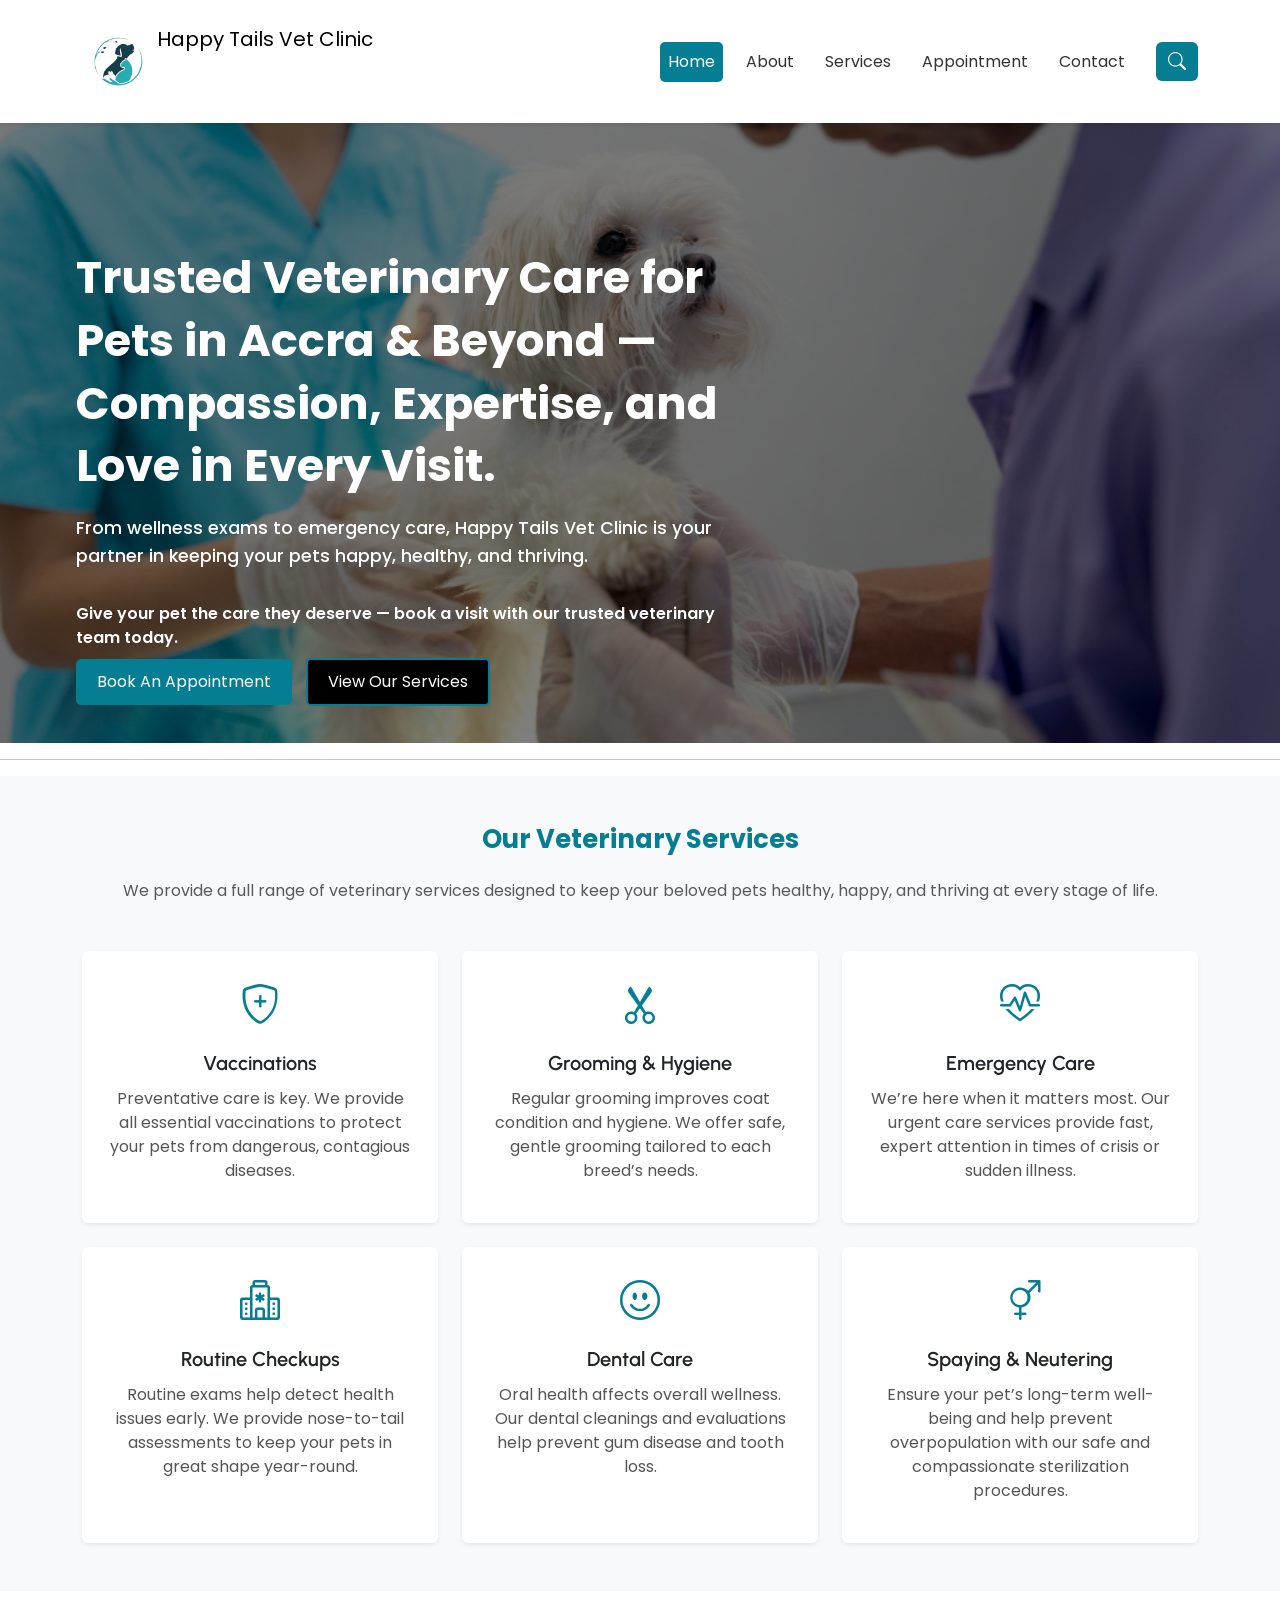
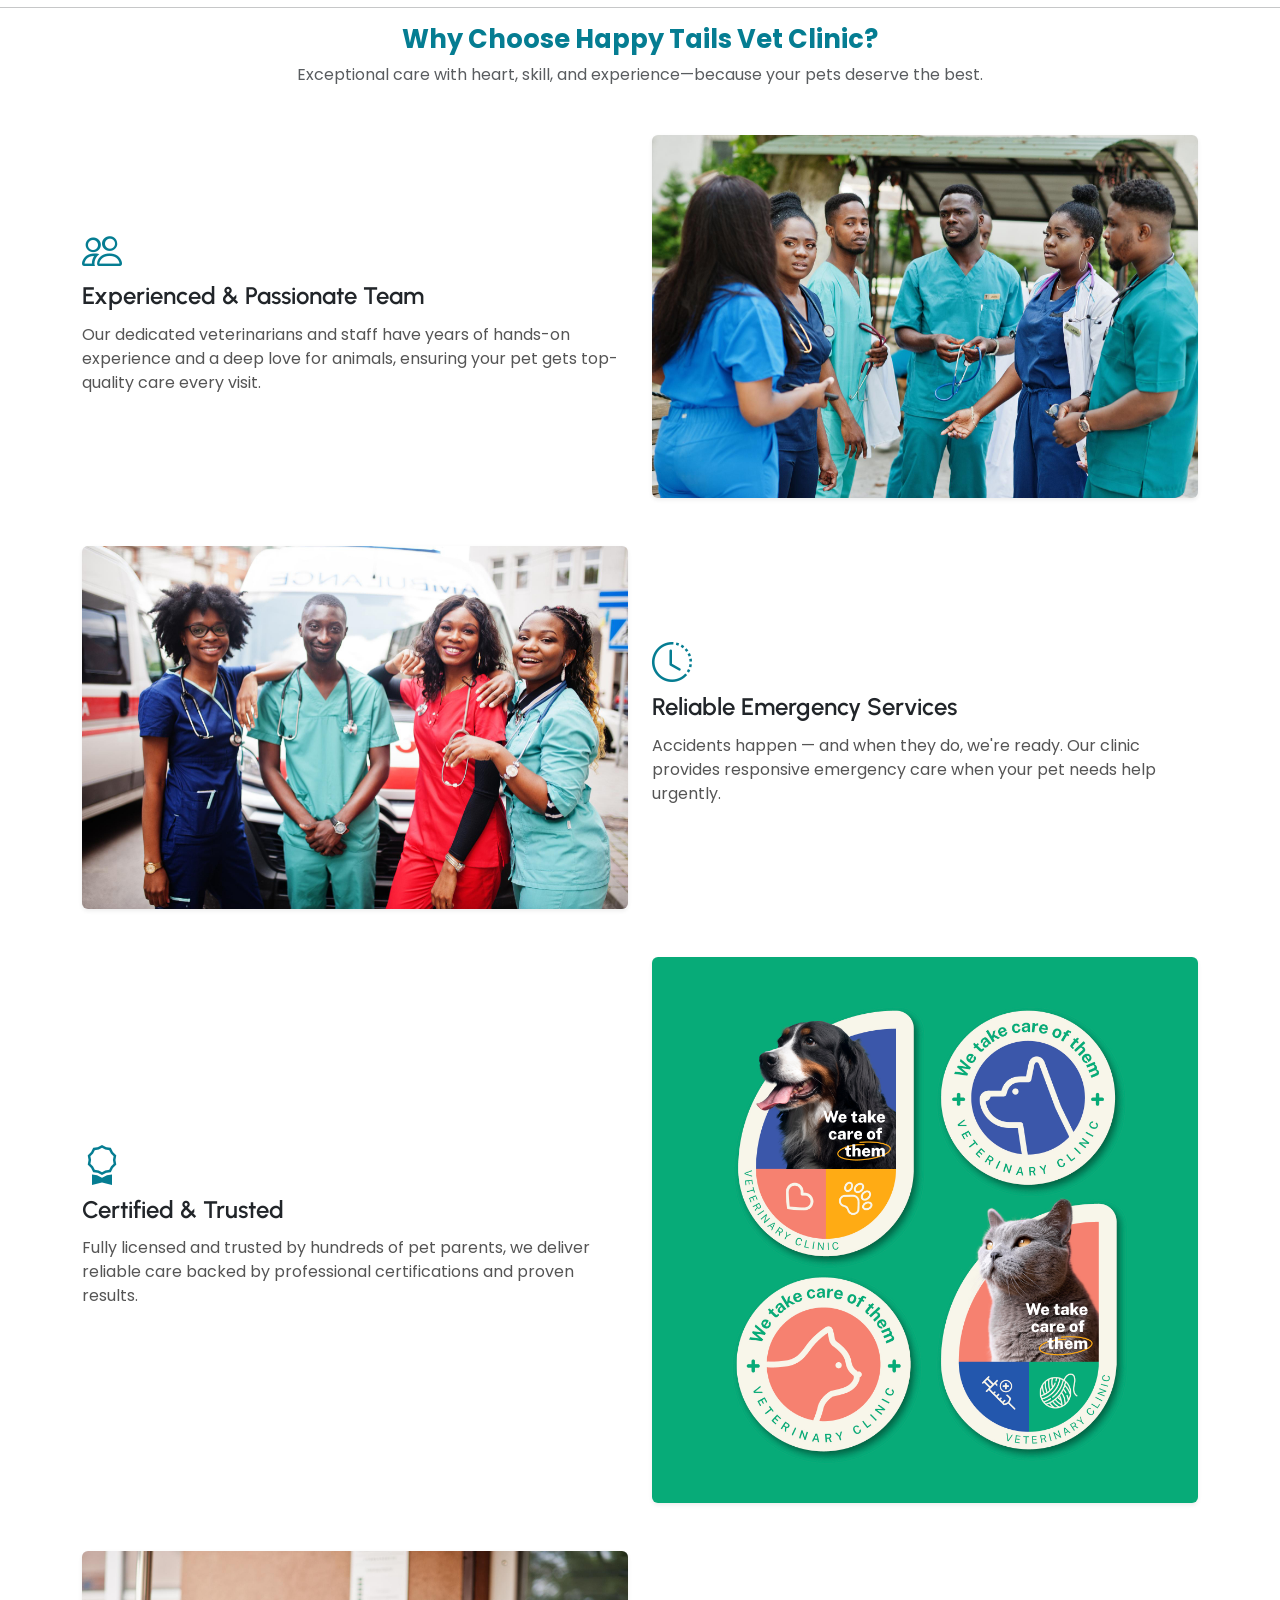
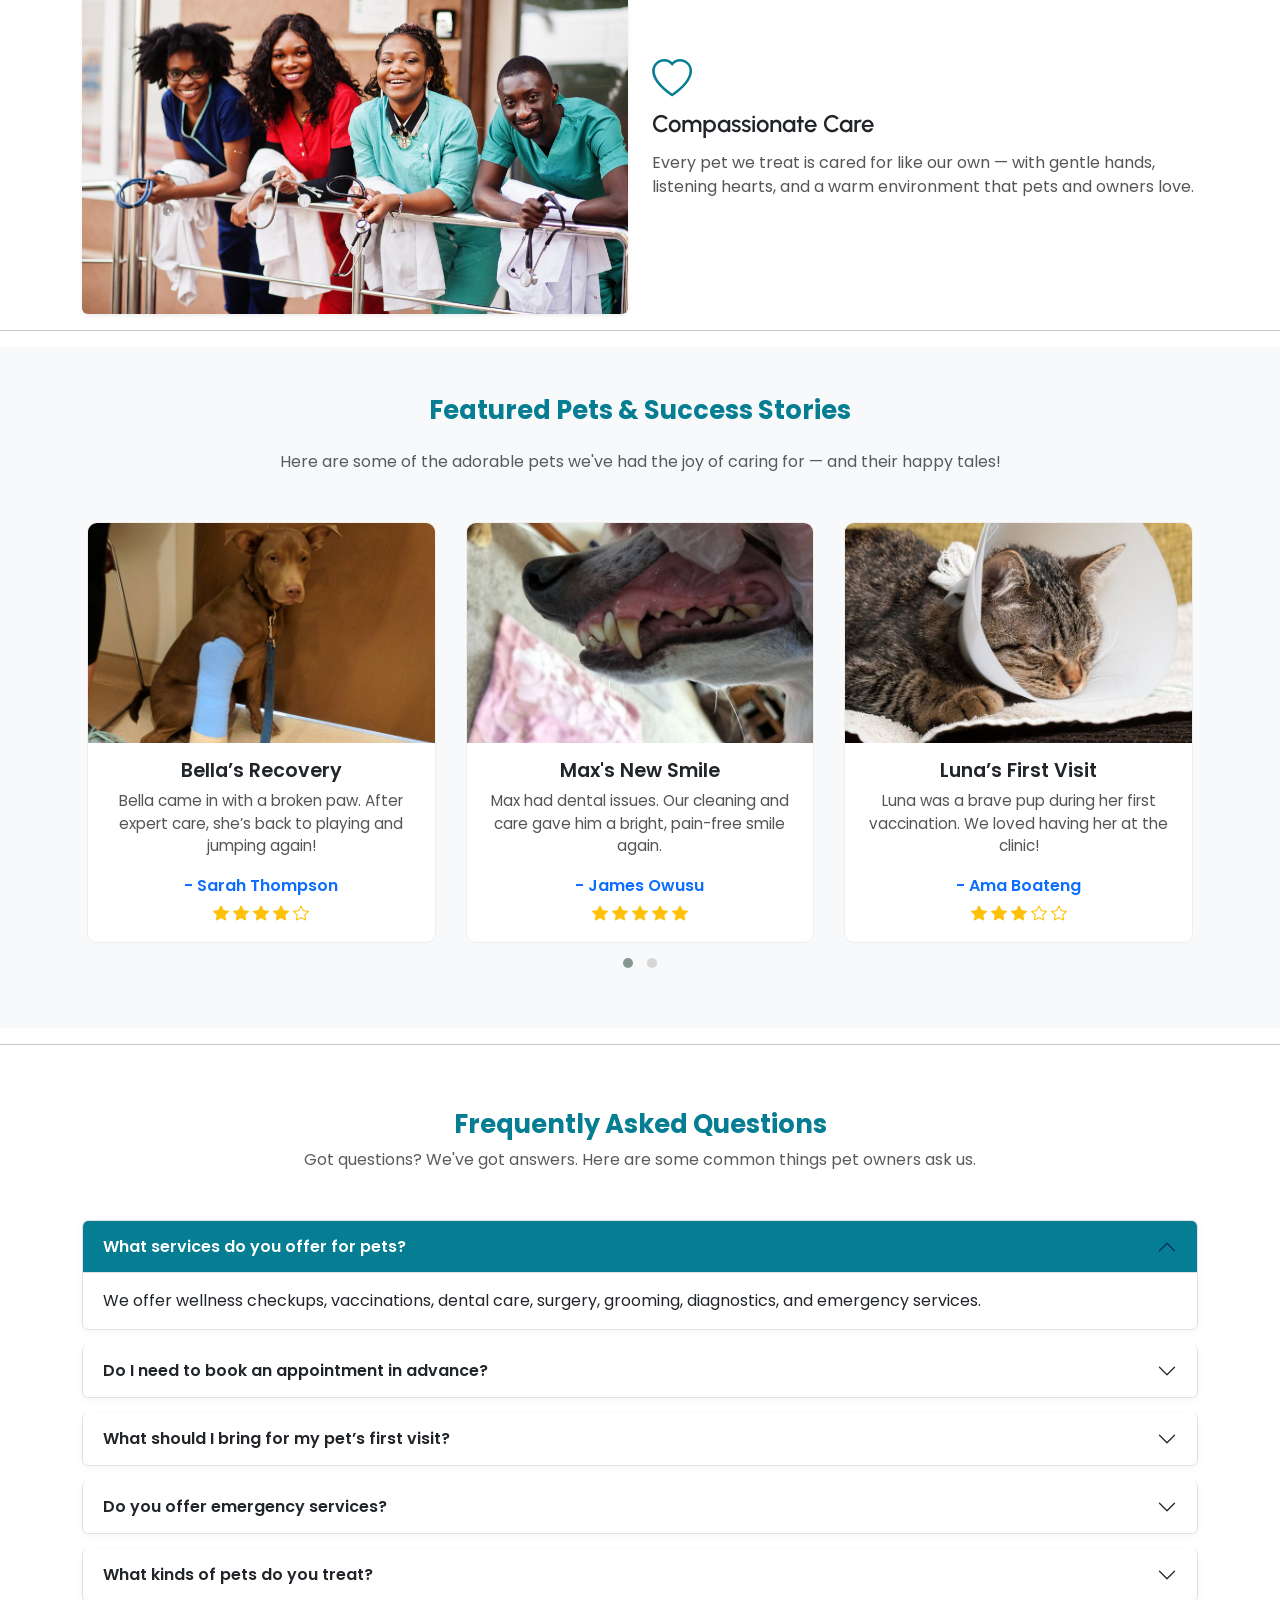
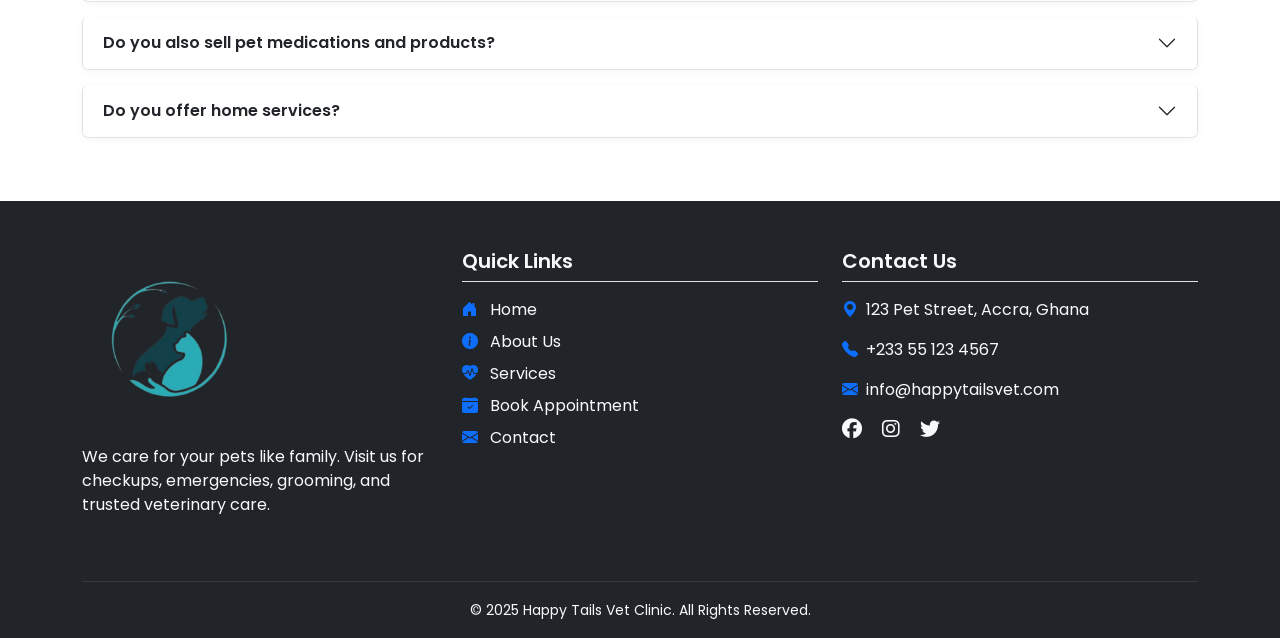
==== commit 1eb99953: "Update index.html" ====
--- a/vet website/index.html
+++ b/vet website/index.html
@@ -42,11 +42,10 @@
   <nav class="navbar navbar-expand-lg navbar-light bg-white shadow-sm sticky-top">
     <div class="container">
       <!-- Logo -->
-      <a class="navbar-brand" href="index.html">
-        <img src="images/logo.png" alt="Happy Tails Vet Clinic Logo">
-        <h3>Happy Tails Vet Clinic</h3>
-      </a>
-
+   <a class="navbar-brand" href="index.html">
+  <img src="images/logo.png" alt="Happy Tails Vet Clinic Logo">
+  <span class="brand-text">Happy Tails Vet Clinic</span>
+</a>
       <!-- Toggler -->
       <button class="navbar-toggler" type="button" data-bs-toggle="collapse" data-bs-target="#navbarNav">
         <span class="navbar-toggler-icon"></span>
@@ -559,3 +558,4 @@
   <script src="js/script.js"></script>
 </body>
 </html>
+
--- a/vet website/css/style.css
+++ b/vet website/css/style.css
@@ -87,7 +87,12 @@
   position: relative;
   height: 620px;
   overflow: hidden;
-  font-family: 'Urbanist', sans-serif;
+}
+
+@media (max-width: 768px) {
+  .hero-slider {
+    height: 600px;   /* Reduced height for mobile */
+  }
 }
 .slide {
   position: absolute;
@@ -384,20 +389,57 @@
 
 /* ========== MOBILE RESPONSIVE FIXES ========== */
 @media (max-width: 768px) {
+
+  .hero-slider {
+    height: 600px;
+  }
+
   .hero-content {
-    top: 5%;
-    transform: translateY(0%);
-    padding-right: 10px;
-    text-align: left;
-  }
+    position: absolute;
+    top: 50%;
+    left: 0;
+    right: 0;
+    transform: translateY(-50%);
+    width: 100%;
+    padding: 0 20px;
+    text-align: center;
+    opacity: 1; /* IMPORTANT */
+  }
+
   .hero-heading {
-    font-size: 1.8rem;
+    font-size: 1.4rem;
     line-height: 1.3;
   }
+
   .hero-subtext {
-    font-size: 0.95rem;
-    line-height: 1.5;
-  }
+    font-size: 0.9rem;
+    line-height: 1.4;
+  }
+
+  .hero-cta .btn {
+    display: block;
+    width: 100%;
+    margin-bottom: 10px;
+  }
+
+}
+@media (max-width: 768px) {
+
+  .navbar-brand {
+    align-items: center;
+  }
+
+  .navbar-brand h3 {
+    font-size: 0.9rem;   /* smaller text */
+    margin-top: 0;
+    margin-left: 8px;
+  }
+
+  .navbar-brand img {
+    height: 45px;  /* smaller logo on mobile */
+  }
+
+}
   #services h2,
   #why-choose-us h2,
   #success-stories h2,
@@ -420,4 +462,4 @@
   .contact-section .map-responsive {
     height: 280px;
   }
-}
+
